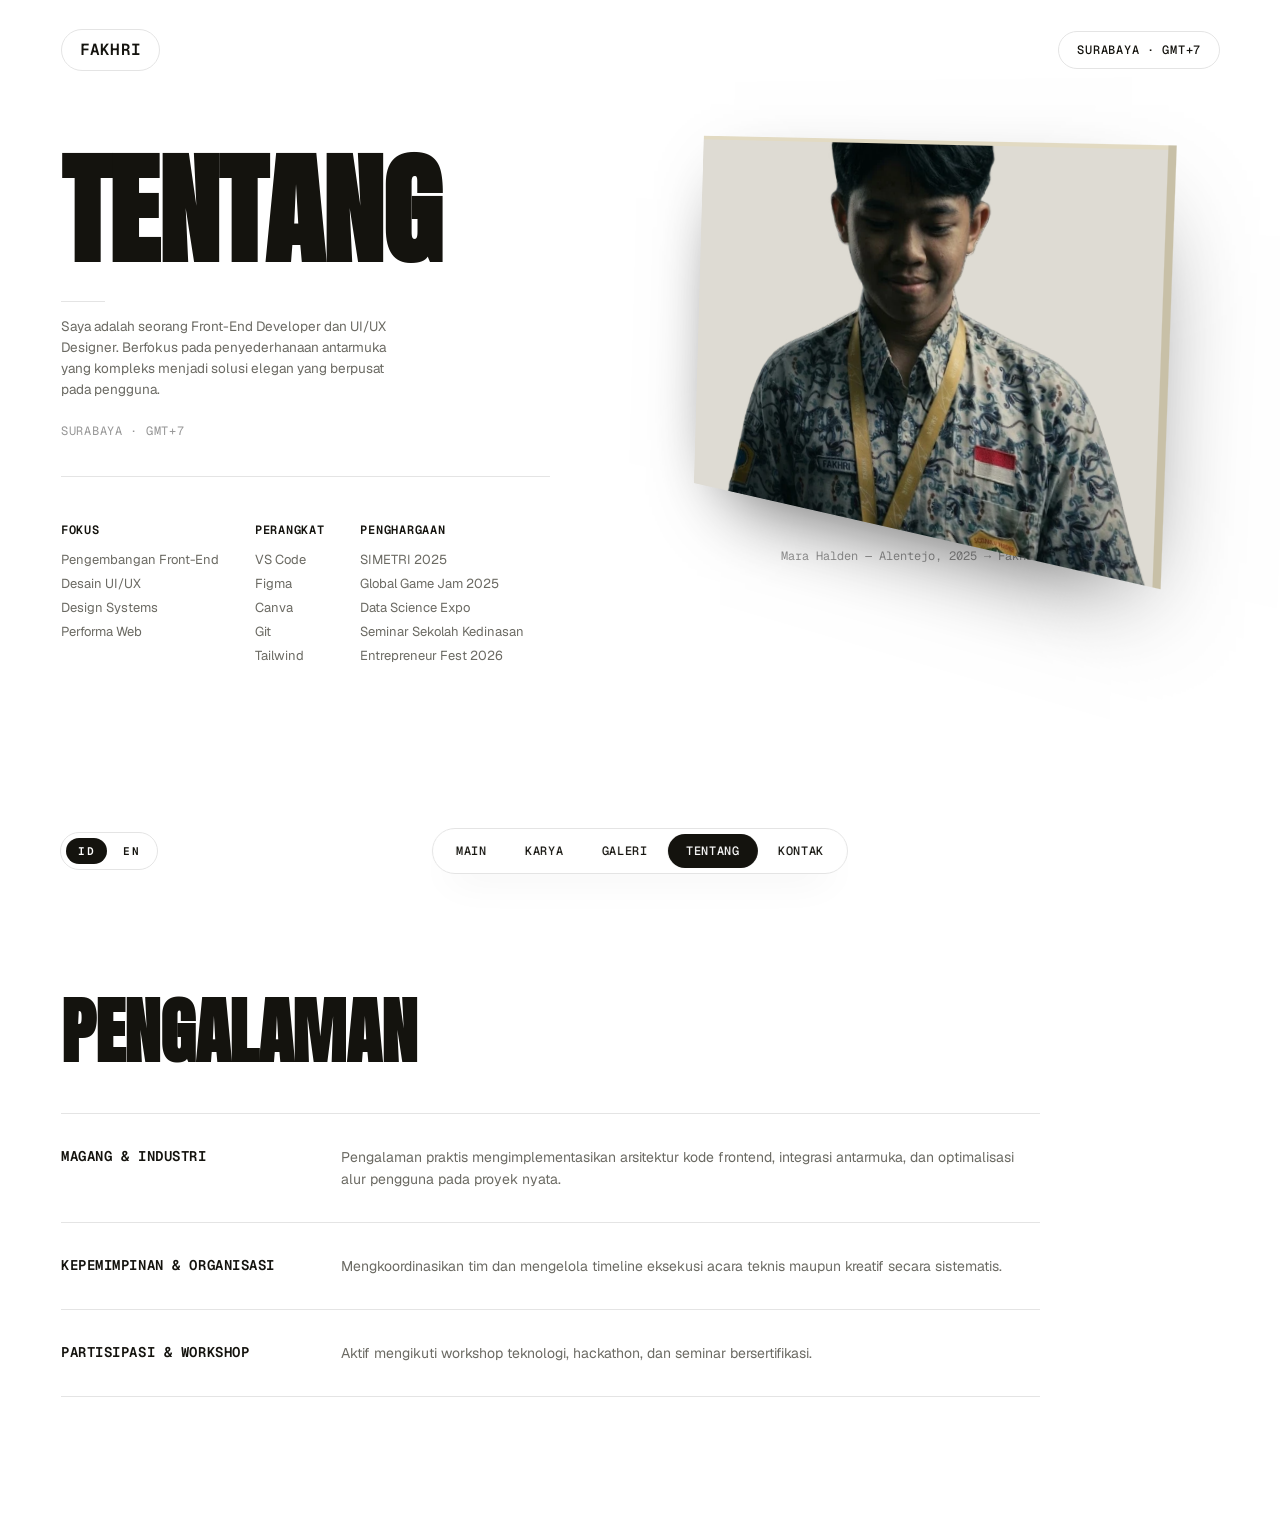
==== about.html @ 7033bc40 "merubah total portofolio" ====
<!doctype html>
<html lang="id" data-lang="id">
<head>
  <meta charset="utf-8">
  <meta name="viewport" content="width=device-width, initial-scale=1">
  <title>About — Fakhri</title>
  <meta name="description" content="About Fakhri Cahyo Diandra Nandito.">
  <link rel="canonical" href="https://fakhri.dev/about.html">
  
  <!-- Open Graph -->
  <meta property="og:title" content="About — Fakhri">
  <meta property="og:description" content="About Fakhri Cahyo Diandra Nandito.">
  <meta property="og:image" content="assets/img/og/og-image.webp">
  <meta property="og:type" content="website">

  <!-- Favicon -->
  <link rel="icon" href="assets/favicon.svg" type="image/svg+xml">

  <!-- Font Preloads -->
  <link rel="preload" href="assets/fonts/Anton.woff2" as="font" type="font/woff2" crossorigin>
  <link rel="preload" href="assets/fonts/Geist.woff2" as="font" type="font/woff2" crossorigin>
  <link rel="preload" href="assets/fonts/GeistMono.woff2" as="font" type="font/woff2" crossorigin>

  <!-- Stylesheets -->
  <link rel="stylesheet" href="assets/css/tokens.css">
  <link rel="stylesheet" href="assets/css/base.css">
  <link rel="stylesheet" href="assets/css/chrome.css">
  <link rel="stylesheet" href="assets/css/about.css">
</head>
<body class="about-page">
  <!-- Shell Chrome Components -->
  <a class="chrome-logo" href="index.html" aria-label="Home">
    <span>FAKHRI</span>
  </a>

  <div class="chrome-status" role="status">
    <span data-i18n="statusAbout">Surabaya · GMT+7</span>
  </div>

  <nav class="chrome-nav" aria-label="Main">
    <a href="index.html" data-i18n="navMain">Main</a>
    <a href="work.html" data-i18n="navWork">Work</a>
    <a href="gallery.html" data-i18n="navGallery">Gallery</a>
    <a href="about.html" aria-current="page" data-i18n="navAbout">About</a>
    <a href="contact.html" data-i18n="navContact">Contact</a>
  </nav>

  <div class="chrome-lang" role="group" aria-label="Language">
    <button type="button" data-lang="id" aria-pressed="true">ID</button>
    <button type="button" data-lang="en" aria-pressed="false">EN</button>
  </div>

  <!-- Main Content -->
  <main>
    <section class="about-stage" id="about-stage" aria-label="About Fakhri">
      <div class="about-intro page-intro">
        <h1 class="about-title" id="about-title" data-i18n="aboutTitle">About</h1>
        <div class="about-meta">
          <span class="about-rule"></span>
          <p class="about-bio" data-i18n="aboutBio">Saya adalah seorang Front-End Developer dan UI/UX Designer. Berfokus pada penyederhanaan antarmuka yang kompleks menjadi solusi elegan yang berpusat pada pengguna.</p>
          <p class="about-cue" data-i18n="aboutCue">Surabaya · GMT+7</p>
        </div>

        <div class="about-credits">
          <div class="about-credit-col">
            <h3 data-i18n="aboutFocus">Fokus</h3>
            <ul>
              <li>Pengembangan Front-End</li>
              <li>Desain UI/UX</li>
              <li>Design Systems</li>
              <li>Performa Web</li>
            </ul>
          </div>
          <div class="about-credit-col">
            <h3 data-i18n="aboutTools">Perangkat</h3>
            <ul>
              <li>VS Code</li>
              <li>Figma</li>
              <li>Canva</li>
              <li>Git</li>
              <li>Tailwind</li>
            </ul>
          </div>
          <div class="about-credit-col">
            <h3 data-i18n="aboutRecognition">Penghargaan</h3>
            <ul>
              <li>SIMETRI 2025</li>
              <li>Global Game Jam 2025</li>
              <li>Data Science Expo</li>
              <li>Seminar Sekolah Kedinasan</li>
              <li>Entrepreneur Fest 2026</li>
            </ul>
          </div>
        </div>
      </div>

      <!-- 3D Print on Wall -->
      <div class="about-portrait-wrap">
        <div class="about-print" id="about-print">
          <picture>
            <source srcset="assets/img/portrait/portrait-cutout.webp" type="image/webp">
            <img src="assets/img/portrait/portrait-photo.webp" alt="Portrait Fakhri Cahyo Diandra Nandito" draggable="false" loading="lazy">
          </picture>
          <span class="about-print-edge-top"></span>
          <span class="about-print-edge-side"></span>
        </div>
        <p class="about-caption" data-i18n="aboutCaption">Mara Halden — Alentejo, 2025 → Fakhri — Surabaya, 2026</p>
      </div>

      <!-- Accessible Fallback -->
      <div class="sr-only">
        <h2>Profil &amp; Keahlian Fakhri</h2>
        <p>Front-End Developer dan UI/UX Designer berpusat di Surabaya, Indonesia.</p>
      </div>
    </section>

    <!-- Second Block: Experience -->
    <section class="about-experience" aria-label="Experience History">
      <h2 class="about-experience-title" data-i18n="aboutExperience">Pengalaman</h2>
      <div class="about-experience-table">
        <div class="about-experience-row reveal">
          <div class="about-experience-role" data-i18n="aboutMagang">Magang &amp; Industri</div>
          <div class="about-experience-desc" data-i18n="aboutMagangDesc">Pengalaman praktis mengimplementasikan arsitektur kode frontend, integrasi antarmuka, dan optimalisasi alur pengguna pada proyek nyata.</div>
        </div>
        <div class="about-experience-row reveal">
          <div class="about-experience-role" data-i18n="aboutLeadership">Kepemimpinan &amp; Organisasi</div>
          <div class="about-experience-desc" data-i18n="aboutLeadershipDesc">Mengkoordinasikan tim dan mengelola timeline eksekusi acara teknis maupun kreatif secara sistematis.</div>
        </div>
        <div class="about-experience-row reveal">
          <div class="about-experience-role" data-i18n="aboutWorkshop">Partisipasi &amp; Workshop</div>
          <div class="about-experience-desc" data-i18n="aboutWorkshopDesc">Aktif mengikuti workshop teknologi, hackathon, dan seminar bersertifikasi.</div>
        </div>
      </div>
    </section>
  </main>

  <!-- Scripts -->
  <script src="assets/js/data.js" defer></script>
  <script src="assets/js/i18n.js" defer></script>
  <script src="assets/js/chrome.js" defer></script>
  <script src="assets/js/about.js" defer></script>
</body>
</html>
---- assets/css/tokens.css ----
:root {
  /* Colors - Sole location for hex codes */
  --stage: #FFFFFF;
  --white: #FFFFFF;
  --ink: #14130E;
  --muted: #969696;
  --muted-2: #6B6A63;
  --line: #E4E4E4;
  --paper-mat: #DEDBD3;
  --paper-edge-top: #E2DAC2;
  --paper-edge-side: #C8C0A7;
  --wire: #3A3833;
  --peg-wood: #D9C7A2;
  --peg-wood-mid: #6B4A22;
  --peg-wood-dark: #4A3218;
  --black: #000000;
  --peg-metal-dark: #5f5e59;
  --peg-metal-mid: #7e7d78;
  --peg-metal-light: #e2e1dc;
  --peg-metal-shine: #e6e5e0;
  --peg-metal-shadow: #56554f;
  --peg-metal-core: #9a9993;
  --peg-metal-highlight: #d9d8d3;
  --peg-metal-ring: #6f6e69;
  --peg-metal-outer: #77766f;
  --veil: #ECEAE3;
  --glass: rgba(255, 255, 255, 0.6);
  --glass-strong: rgba(255, 255, 255, 0.72);
  --glass-subtle: rgba(255, 255, 255, 0.7);

  /* Shadows */
  --shadow-print: 0 34px 90px -40px rgba(0, 0, 0, 0.741);
  --shadow-nav: 0 18px 40px -18px rgba(20, 19, 14, 0.12);
  --shadow-form: 0 40px 90px -40px rgba(20, 19, 14, 0.30), 0 1px 2px rgba(20, 19, 14, 0.04);

  /* Typography */
  --font-display: 'Anton', sans-serif;
  --font-body: 'Geist', -apple-system, BlinkMacSystemFont, 'Segoe UI', Roboto, sans-serif;
  --font-mono: 'Geist Mono', ui-monospace, SFMono-Regular, Menlo, Monaco, Consolas, monospace;

  /* Radius */
  --radius-pill: 999px;
  --radius-form: 14px;
  --radius-thumb: 8px;
  --radius-plate: 0;

  /* Motion Grammar: strictly two easings */
  --ease-enter: cubic-bezier(0.16, 1, 0.3, 1);
  --ease-state: cubic-bezier(0.22, 0.8, 0.25, 1);

  /* Durations */
  --dur-fast: 0.25s;
  --dur-state: 0.35s;
  --dur-reveal: 0.7s;
  --dur-spring: 1.0s;
  --dur-plate: 1.4s;
  --dur-opacity: 0.9s;
  --dur-flip: 0.4s;

  /* Z-index hierarchy */
  --z-base: 0;
  --z-plate: 10;
  --z-hud: 20;
  --z-overlay: 30;
  --z-lightbox: 40;
  --z-nav: 50;
  --z-lang: 60;
}
---- assets/css/base.css ----
@font-face {
  font-family: 'Anton';
  font-style: normal;
  font-weight: 400;
  font-display: swap;
  src: url('../fonts/Anton.woff2') format('woff2');
}

@font-face {
  font-family: 'Geist';
  font-style: normal;
  font-weight: 400 700;
  font-display: swap;
  src: url('../fonts/Geist.woff2') format('woff2');
}

@font-face {
  font-family: 'Geist Mono';
  font-style: normal;
  font-weight: 400 600;
  font-display: swap;
  src: url('../fonts/GeistMono.woff2') format('woff2');
}

*, *::before, *::after {
  box-sizing: border-box;
  margin: 0;
  padding: 0;
}

html, body {
  width: 100%;
  height: 100%;
  background-color: var(--stage);
  color: var(--ink);
  font-family: var(--font-body);
  font-size: 14px;
  line-height: 1.5;
  -webkit-font-smoothing: antialiased;
  -moz-osx-font-smoothing: grayscale;
  text-rendering: optimizeLegibility;
}

body {
  overflow-x: hidden;
}

a {
  color: inherit;
  text-decoration: none;
}

button {
  font-family: inherit;
  font-size: inherit;
  border: none;
  background: none;
  color: inherit;
  cursor: pointer;
}

img {
  display: block;
  max-width: 100%;
}

:focus-visible {
  outline: 2px solid var(--ink);
  outline-offset: 2px;
}

.sr-only {
  position: absolute;
  width: 1px;
  height: 1px;
  padding: 0;
  margin: -1px;
  overflow: hidden;
  clip: rect(0, 0, 0, 0);
  white-space: nowrap;
  border: 0;
}

.reveal {
  opacity: 0.001;
  transform: translateY(28px);
  transition: opacity var(--dur-reveal) var(--ease-enter), transform var(--dur-spring) var(--ease-enter);
}

.reveal.active {
  opacity: 1;
  transform: translateY(0);
}

@media (prefers-reduced-motion: reduce) {
  *, *::before, *::after {
    animation-duration: 0.001ms !important;
    animation-iteration-count: 1 !important;
    transition-duration: 0.001ms !important;
  }
  .reveal {
    opacity: 1 !important;
    transform: none !important;
    transition: none !important;
  }
}
---- assets/css/chrome.css ----
/* Chrome UI: Logo, Status Pill, Nav Glass, Language Toggle, Page Intro */

.chrome-logo {
  position: absolute;
  top: 29px;
  left: 61px;
  z-index: var(--z-nav);
  display: inline-flex;
  align-items: center;
  justify-content: center;
  padding: 12px 18px;
  background-color: var(--white);
  border: 1px solid var(--line);
  border-radius: var(--radius-pill);
  font-family: var(--font-mono);
  font-size: 16px;
  line-height: 1;
  font-weight: 600;
  letter-spacing: 0.01em;
  text-transform: uppercase;
  color: var(--ink);
  transition: border-color var(--dur-state) var(--ease-state), color var(--dur-state) var(--ease-state);
}

.chrome-logo:hover {
  border-color: var(--ink);
}

.chrome-status {
  position: absolute;
  top: 31px;
  right: 60px;
  z-index: var(--z-hud);
  display: inline-flex;
  align-items: center;
  padding: 12px 18px;
  background-color: var(--glass);
  border: 1px solid var(--line);
  border-radius: var(--radius-pill);
  backdrop-filter: blur(6px);
  -webkit-backdrop-filter: blur(6px);
  font-family: var(--font-mono);
  font-size: 12px;
  line-height: 1;
  font-weight: 500;
  letter-spacing: 0.06em;
  text-transform: uppercase;
  color: var(--ink);
  pointer-events: none;
}

.chrome-nav {
  position: fixed;
  bottom: 26px;
  left: 50%;
  transform: translateX(-50%);
  z-index: var(--z-nav);
  display: flex;
  align-items: center;
  gap: 2px;
  padding: 5px;
  background-color: var(--glass);
  border: 1px solid var(--line);
  border-radius: var(--radius-pill);
  backdrop-filter: blur(6px);
  -webkit-backdrop-filter: blur(6px);
  box-shadow: var(--shadow-nav);
  white-space: nowrap;
}

.chrome-nav a {
  display: inline-flex;
  align-items: center;
  justify-content: center;
  padding: 11px 18px;
  border-radius: var(--radius-pill);
  font-family: var(--font-mono);
  font-size: 12px;
  line-height: 1;
  font-weight: 500;
  letter-spacing: 0.06em;
  text-transform: uppercase;
  color: var(--ink);
  background-color: transparent;
  transition: background-color var(--dur-state) var(--ease-state), color var(--dur-state) var(--ease-state);
}

.chrome-nav a:hover:not([aria-current="page"]) {
  color: var(--muted-2);
}

.chrome-nav a[aria-current="page"] {
  background-color: var(--ink);
  color: var(--white);
}

.chrome-lang {
  position: fixed;
  bottom: 30px;
  left: 60px;
  z-index: var(--z-lang);
  display: flex;
  align-items: center;
  gap: 4px;
  padding: 5px;
  background-color: var(--glass);
  border: 1px solid var(--line);
  border-radius: var(--radius-pill);
  backdrop-filter: blur(6px);
  -webkit-backdrop-filter: blur(6px);
}

.chrome-lang button {
  padding: 6px 12px;
  border-radius: var(--radius-pill);
  font-family: var(--font-mono);
  font-size: 11px;
  line-height: 14px;
  font-weight: 600;
  letter-spacing: 0.14em;
  text-transform: uppercase;
  color: var(--ink);
  background-color: transparent;
  transition: background-color var(--dur-state) var(--ease-state), color var(--dur-state) var(--ease-state);
}

.chrome-lang button[aria-pressed="true"] {
  background-color: var(--ink);
  color: var(--white);
}

.chrome-lang button:hover:not([aria-pressed="true"]) {
  color: var(--muted-2);
}

/* Page Entry Animations */
@keyframes pageIntro {
  0% {
    opacity: 0.001;
    transform: translateY(28px);
  }
  100% {
    opacity: 1;
    transform: translateY(0);
  }
}

.page-intro {
  opacity: 0.001;
  animation: pageIntro var(--dur-spring) var(--ease-enter) 0.1s forwards;
}

/* Responsive Breakpoints (1200, 810, 390) */
@media (max-width: 1199px) {
  .chrome-logo {
    top: 24px;
    left: 40px;
  }
  .chrome-status {
    top: 24px;
    right: 40px;
  }
  .chrome-lang {
    bottom: 30px;
    left: 40px;
  }
}

@media (max-width: 809px) {
  .chrome-logo {
    top: 16px;
    left: 20px;
    padding: 10px 14px;
    font-size: 14px;
  }
  .chrome-status {
    top: 18px;
    right: 20px;
    padding: 10px 14px;
    font-size: 11px;
  }
  .chrome-nav {
    bottom: 18px;
    padding: 4px;
    gap: 1px;
    max-width: calc(100vw - 20px);
  }
  .chrome-nav a {
    padding: 9px 12px;
    font-size: 11px;
    letter-spacing: 0.04em;
  }
  .chrome-lang {
    bottom: 74px;
    left: 20px;
    padding: 4px;
  }
  .chrome-lang button {
    padding: 5px 10px;
    font-size: 10px;
  }
}
---- assets/css/about.css ----
/* About Page Styles */

.about-page {
  background-color: var(--stage);
  color: var(--ink);
  overflow-x: hidden;
}

.about-stage {
  position: relative;
  min-height: 100vh;
  padding: 120px 60px 60px 61px;
  display: flex;
  flex-direction: row;
  align-items: flex-start;
  justify-content: space-between;
  gap: 40px;
}

.about-intro {
  width: 489px;
  max-width: 45vw;
  flex-shrink: 0;
  padding-top: 40px;
}

.about-title {
  font-family: var(--font-display);
  font-size: min(138px, max(46px, 9.5vw));
  line-height: 0.84;
  letter-spacing: -0.005em;
  text-transform: uppercase;
  color: var(--ink);
  margin: 0;
  will-change: transform;
}

.about-meta {
  margin-top: 39px;
}

.about-rule {
  display: block;
  width: 44px;
  height: 1px;
  background-color: var(--line);
  margin-bottom: 14px;
}

.about-bio {
  font-family: var(--font-body);
  font-size: 13.5px;
  line-height: 21px;
  color: var(--muted-2);
  max-width: 340px;
  margin: 0;
}

.about-cue {
  font-family: var(--font-mono);
  font-size: 12px;
  line-height: 18px;
  letter-spacing: 0.06em;
  text-transform: uppercase;
  color: var(--muted);
  padding-top: 22px;
  margin: 0;
}

/* Credits 3 Columns */
.about-credits {
  display: flex;
  flex-direction: row;
  gap: 36px;
  padding-top: 44px;
  border-top: 1px solid var(--line);
  margin-top: 36px;
}

.about-credit-col h3 {
  font-family: var(--font-mono);
  font-size: 12px;
  line-height: 18px;
  font-weight: 600;
  letter-spacing: 0.06em;
  text-transform: uppercase;
  color: var(--ink);
  margin-bottom: 12px;
}

.about-credit-col ul {
  list-style: none;
  padding: 0;
  margin: 0;
  display: flex;
  flex-direction: column;
  gap: 6px;
}

.about-credit-col li {
  font-family: var(--font-body);
  font-size: 13px;
  line-height: 18px;
  color: var(--muted-2);
}

/* Portrait Print Wall Display */
.about-portrait-wrap {
  flex: 1;
  max-width: 720px;
  display: flex;
  flex-direction: column;
  align-items: center;
  justify-content: center;
  perspective: 640.6px;
  perspective-origin: 63% 12%;
  padding-top: 20px;
}

.about-print {
  position: relative;
  width: min(508.4px, 85vw);
  aspect-ratio: 1.3 / 1;
  background-color: var(--paper-mat);
  box-shadow: var(--shadow-print);
  transform-style: preserve-3d;
  opacity: 0.001;
  transform: translate3d(0, 74px, 0) rotateY(-50deg) rotateZ(3deg);
  transition: opacity var(--dur-opacity) var(--ease-enter), transform var(--dur-plate) var(--ease-enter);
  will-change: transform, opacity;
  overflow: hidden;
}

.about-print.is-revealed {
  opacity: 1;
  transform: translate3d(0, 0, 0) rotateY(-18deg) rotateZ(2deg);
}

.about-print img {
  width: 100%;
  height: 100%;
  object-fit: cover;
  display: block;
}

.about-print-edge-top {
  position: absolute;
  top: 0;
  left: 0;
  right: 0;
  height: 4px;
  background-color: var(--paper-edge-top);
  pointer-events: none;
}

.about-print-edge-side {
  position: absolute;
  top: 0;
  bottom: 0;
  right: 0;
  width: 7px;
  background-color: var(--paper-edge-side);
  pointer-events: none;
}

.about-caption {
  font-family: var(--font-mono);
  font-size: 12px;
  line-height: 18px;
  color: var(--muted);
  text-align: right;
  width: 100%;
  max-width: 508.4px;
  padding-top: 16px;
  margin: 0;
}

/* Second Block: Experience */
.about-experience {
  padding: 100px 60px 140px 61px;
  max-width: 1100px;
}

.about-experience-title {
  font-family: var(--font-display);
  font-size: min(72px, max(36px, 6vw));
  line-height: 0.9;
  letter-spacing: -0.005em;
  text-transform: uppercase;
  color: var(--ink);
  margin-bottom: 48px;
}

.about-experience-table {
  width: 100%;
  display: flex;
  flex-direction: column;
}

.about-experience-row {
  display: grid;
  grid-template-columns: 240px 1fr;
  gap: 40px;
  padding: 32px 0;
  border-top: 1px solid var(--line);
}

.about-experience-row:last-child {
  border-bottom: 1px solid var(--line);
}

.about-experience-role {
  font-family: var(--font-mono);
  font-size: 14px;
  line-height: 20px;
  font-weight: 600;
  letter-spacing: 0.04em;
  text-transform: uppercase;
  color: var(--ink);
}

.about-experience-desc {
  font-family: var(--font-body);
  font-size: 14px;
  line-height: 22px;
  color: var(--muted-2);
}

/* Responsive Breakpoints */
@media (max-width: 1199px) {
  .about-stage {
    padding: 110px 40px 60px 40px;
    flex-direction: column;
    gap: 40px;
  }
  .about-intro {
    width: 100%;
    max-width: 100%;
    padding-top: 20px;
  }
  .about-portrait-wrap {
    width: 100%;
    max-width: 100%;
    margin-top: 20px;
  }
  .about-experience {
    padding: 80px 40px 120px 40px;
  }
}

@media (max-width: 809px) {
  .about-stage {
    padding: 90px 20px 40px 20px;
  }
  .about-title {
    font-size: min(84px, max(46px, 16vw));
  }
  .about-credits {
    flex-direction: column;
    gap: 24px;
  }
  .about-experience {
    padding: 60px 20px 100px 20px;
  }
  .about-experience-row {
    grid-template-columns: 1fr;
    gap: 12px;
    padding: 24px 0;
  }
}

@media (prefers-reduced-motion: reduce) {
  .about-print {
    transition: none !important;
    opacity: 1 !important;
    transform: translate3d(0, 0, 0) rotateY(-18deg) rotateZ(2deg) !important;
  }
}
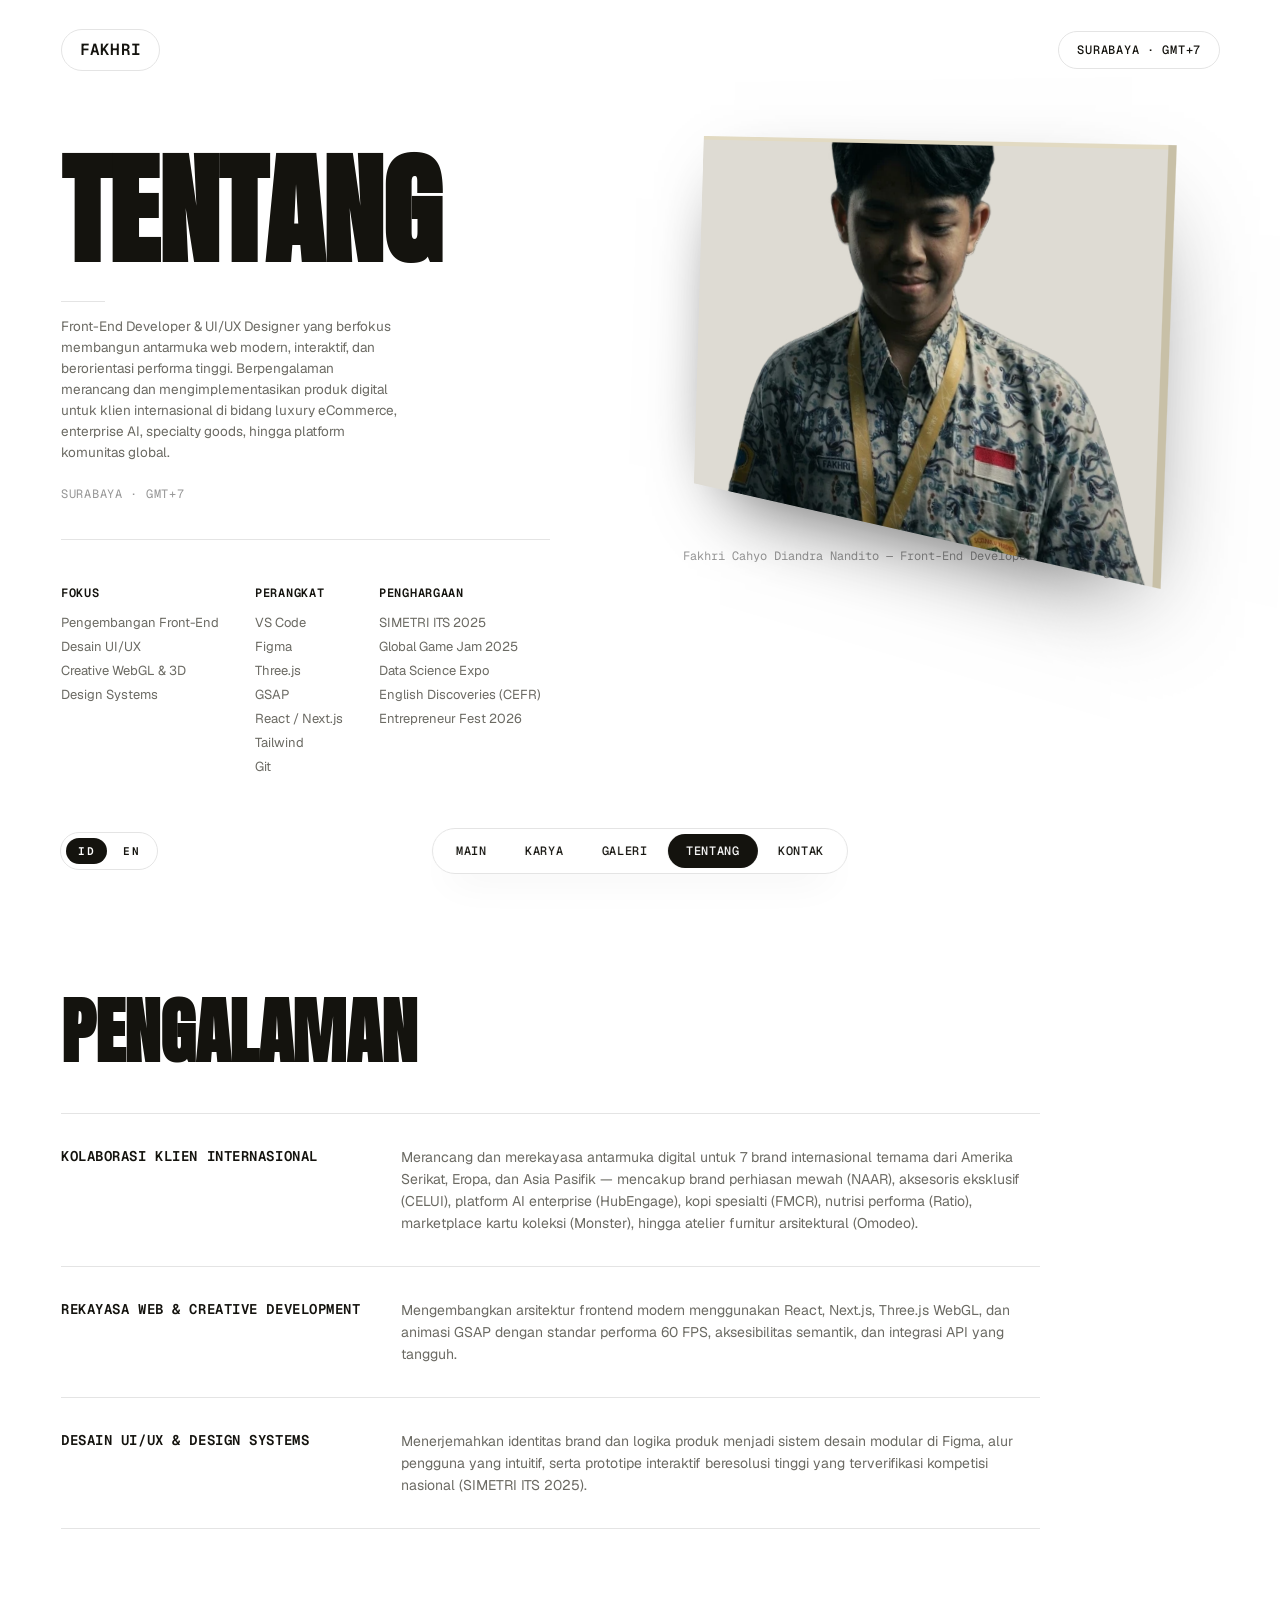
==== commit df9e12de: "menambahkan animasi yang perlu di poles" ====
--- a/about.html
+++ b/about.html
@@ -57,7 +57,7 @@
         <h1 class="about-title" id="about-title" data-i18n="aboutTitle">About</h1>
         <div class="about-meta">
           <span class="about-rule"></span>
-          <p class="about-bio" data-i18n="aboutBio">Saya adalah seorang Front-End Developer dan UI/UX Designer. Berfokus pada penyederhanaan antarmuka yang kompleks menjadi solusi elegan yang berpusat pada pengguna.</p>
+          <p class="about-bio" data-i18n="aboutBio">Front-End Developer &amp; UI/UX Designer yang berfokus membangun antarmuka web modern, interaktif, dan berorientasi performa tinggi. Berpengalaman merancang dan mengimplementasikan produk digital untuk klien internasional di bidang luxury eCommerce, enterprise AI, specialty goods, hingga platform komunitas global.</p>
           <p class="about-cue" data-i18n="aboutCue">Surabaya · GMT+7</p>
         </div>
 
@@ -67,8 +67,8 @@
             <ul>
               <li>Pengembangan Front-End</li>
               <li>Desain UI/UX</li>
+              <li>Creative WebGL &amp; 3D</li>
               <li>Design Systems</li>
-              <li>Performa Web</li>
             </ul>
           </div>
           <div class="about-credit-col">
@@ -76,18 +76,20 @@
             <ul>
               <li>VS Code</li>
               <li>Figma</li>
-              <li>Canva</li>
+              <li>Three.js</li>
+              <li>GSAP</li>
+              <li>React / Next.js</li>
+              <li>Tailwind</li>
               <li>Git</li>
-              <li>Tailwind</li>
             </ul>
           </div>
           <div class="about-credit-col">
             <h3 data-i18n="aboutRecognition">Penghargaan</h3>
             <ul>
-              <li>SIMETRI 2025</li>
+              <li>SIMETRI ITS 2025</li>
               <li>Global Game Jam 2025</li>
               <li>Data Science Expo</li>
-              <li>Seminar Sekolah Kedinasan</li>
+              <li>English Discoveries (CEFR)</li>
               <li>Entrepreneur Fest 2026</li>
             </ul>
           </div>
@@ -104,7 +106,7 @@
           <span class="about-print-edge-top"></span>
           <span class="about-print-edge-side"></span>
         </div>
-        <p class="about-caption" data-i18n="aboutCaption">Mara Halden — Alentejo, 2025 → Fakhri — Surabaya, 2026</p>
+        <p class="about-caption" data-i18n="aboutCaption">Fakhri Cahyo Diandra Nandito — Front-End Developer &amp; UI/UX Designer, Surabaya</p>
       </div>
 
       <!-- Accessible Fallback -->
@@ -119,25 +121,25 @@
       <h2 class="about-experience-title" data-i18n="aboutExperience">Pengalaman</h2>
       <div class="about-experience-table">
         <div class="about-experience-row reveal">
-          <div class="about-experience-role" data-i18n="aboutMagang">Magang &amp; Industri</div>
-          <div class="about-experience-desc" data-i18n="aboutMagangDesc">Pengalaman praktis mengimplementasikan arsitektur kode frontend, integrasi antarmuka, dan optimalisasi alur pengguna pada proyek nyata.</div>
+          <div class="about-experience-role" data-i18n="aboutExp1Role">Kolaborasi Klien Internasional</div>
+          <div class="about-experience-desc" data-i18n="aboutExp1Desc">Merancang dan merekayasa antarmuka digital untuk 7 brand internasional ternama dari Amerika Serikat, Eropa, dan Asia Pasifik — mencakup brand perhiasan mewah (NAAR), aksesoris eksklusif (CELUI), platform AI enterprise (HubEngage), kopi spesialti (FMCR), nutrisi performa (Ratio), marketplace kartu koleksi (Monster), hingga atelier furnitur arsitektural (Omodeo).</div>
         </div>
         <div class="about-experience-row reveal">
-          <div class="about-experience-role" data-i18n="aboutLeadership">Kepemimpinan &amp; Organisasi</div>
-          <div class="about-experience-desc" data-i18n="aboutLeadershipDesc">Mengkoordinasikan tim dan mengelola timeline eksekusi acara teknis maupun kreatif secara sistematis.</div>
+          <div class="about-experience-role" data-i18n="aboutExp2Role">Rekayasa Web &amp; Creative Development</div>
+          <div class="about-experience-desc" data-i18n="aboutExp2Desc">Mengembangkan arsitektur frontend modern menggunakan React, Next.js, Three.js WebGL, dan animasi GSAP dengan standar performa 60 FPS, aksesibilitas semantik, dan integrasi API yang tangguh.</div>
         </div>
         <div class="about-experience-row reveal">
-          <div class="about-experience-role" data-i18n="aboutWorkshop">Partisipasi &amp; Workshop</div>
-          <div class="about-experience-desc" data-i18n="aboutWorkshopDesc">Aktif mengikuti workshop teknologi, hackathon, dan seminar bersertifikasi.</div>
+          <div class="about-experience-role" data-i18n="aboutExp3Role">Desain UI/UX &amp; Design Systems</div>
+          <div class="about-experience-desc" data-i18n="aboutExp3Desc">Menerjemahkan identitas brand dan logika produk menjadi sistem desain modular di Figma, alur pengguna yang intuitif, serta prototipe interaktif beresolusi tinggi yang terverifikasi kompetisi nasional (SIMETRI ITS 2025).</div>
         </div>
       </div>
     </section>
   </main>
 
   <!-- Scripts -->
-  <script src="assets/js/data.js" defer></script>
-  <script src="assets/js/i18n.js" defer></script>
-  <script src="assets/js/chrome.js" defer></script>
-  <script src="assets/js/about.js" defer></script>
+  <script src="assets/js/data.js?v=16" defer></script>
+  <script src="assets/js/i18n.js?v=16" defer></script>
+  <script src="assets/js/chrome.js?v=16" defer></script>
+  <script src="assets/js/about.js?v=16" defer></script>
 </body>
 </html>
--- a/assets/css/about.css
+++ b/assets/css/about.css
@@ -199,7 +199,7 @@
 
 .about-experience-row {
   display: grid;
-  grid-template-columns: 240px 1fr;
+  grid-template-columns: minmax(240px, 300px) 1fr;
   gap: 40px;
   padding: 32px 0;
   border-top: 1px solid var(--line);
